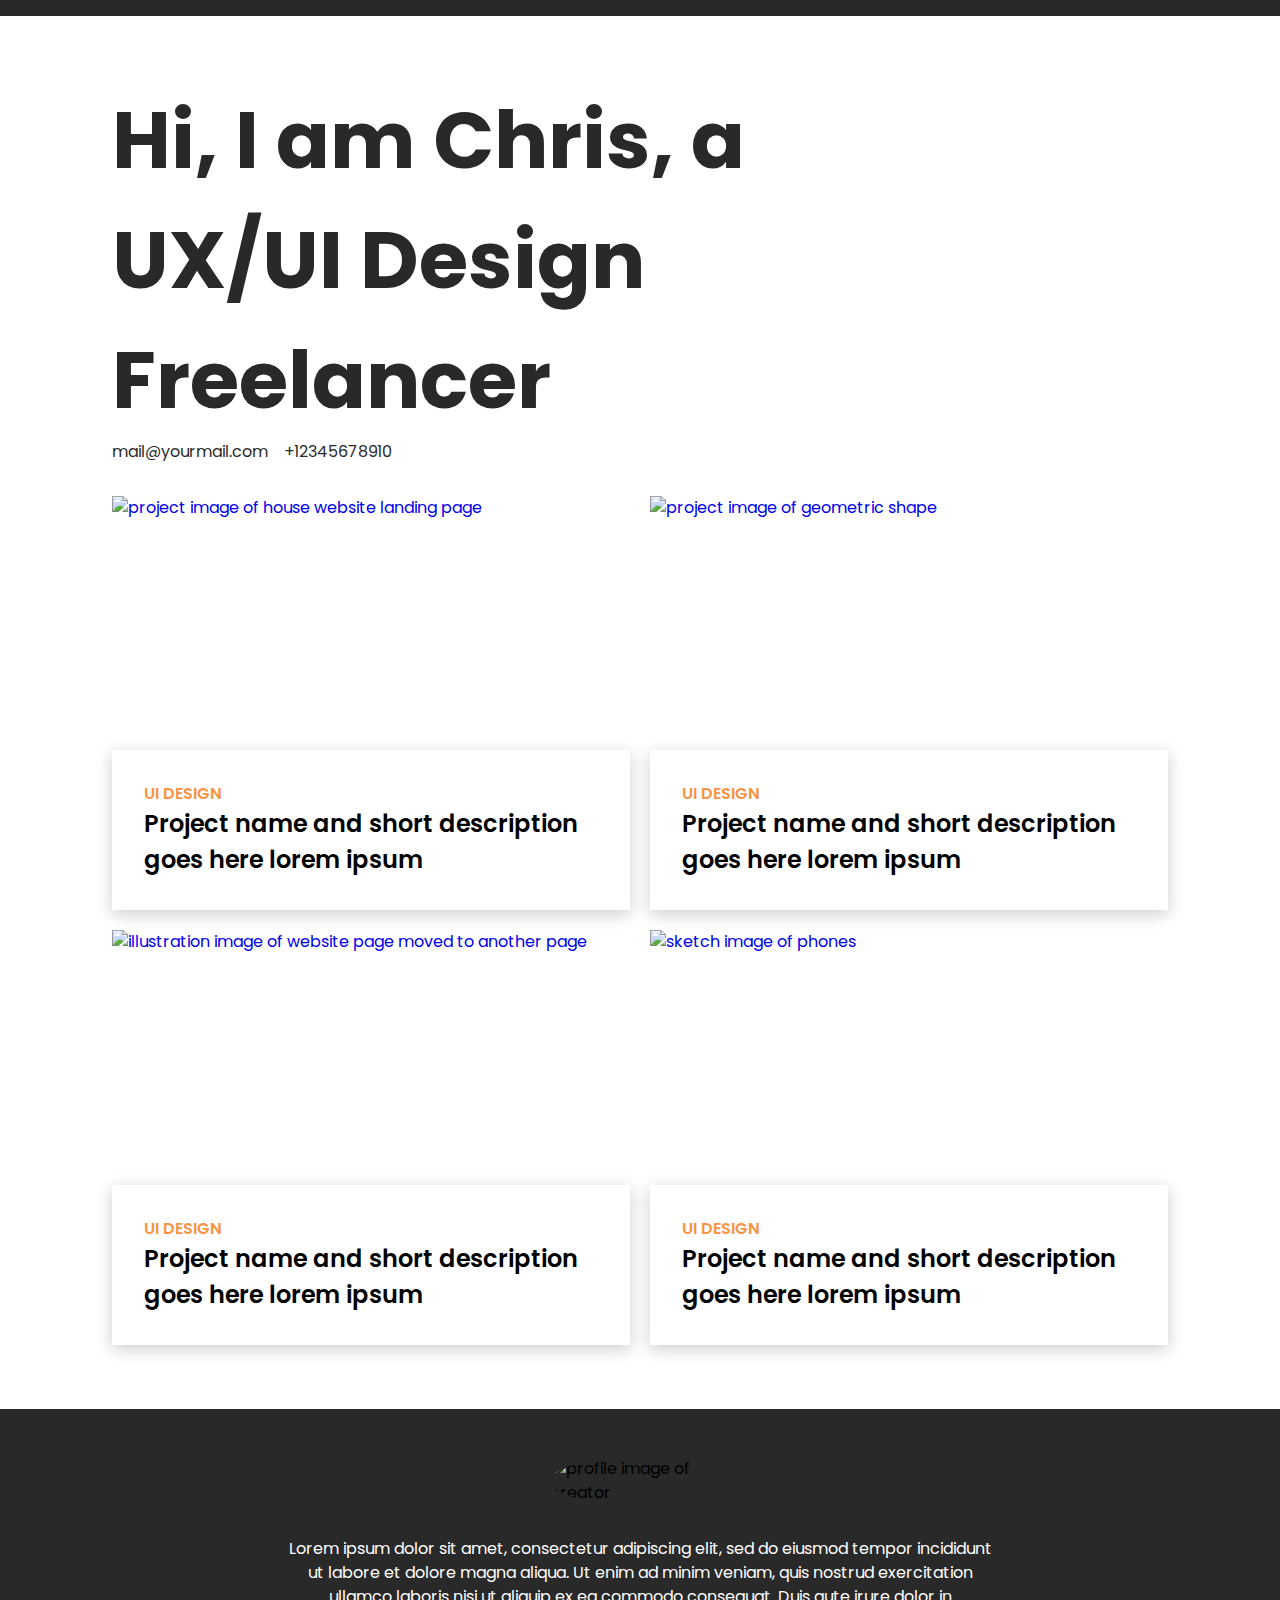
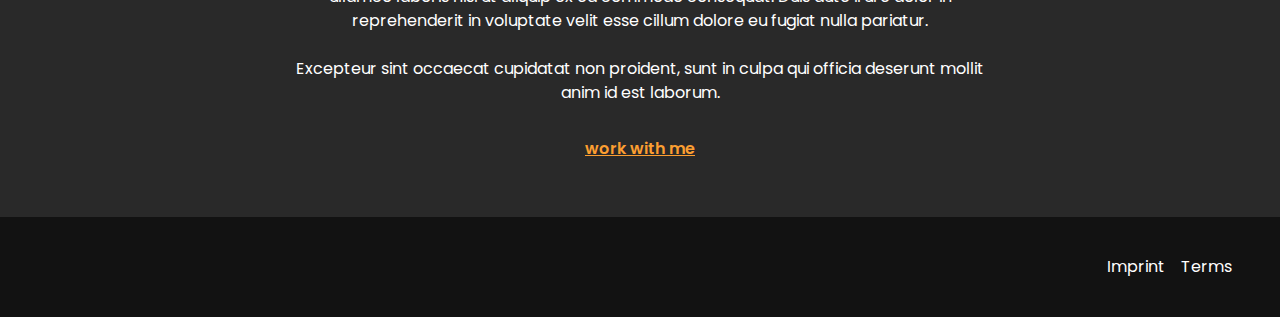
==== index.html @ 5168b5b8 "Add files via upload" ====
<!DOCTYPE html>
<html lang="en">
<head>
    <meta charset="UTF-8">
    <meta name="viewport" content="width=device-width, initial-scale=1.0">
    <title>Figma Design 1</title>
    <link rel="preconnect" href="https://fonts.googleapis.com">
    <link rel="preconnect" href="https://fonts.gstatic.com" crossorigin>
    <link href="https://fonts.googleapis.com/css2?family=Poppins:wght@400;600;700&display=swap" rel="stylesheet">
    <link rel="stylesheet" href="style.css">
   
</head>
<body>
    <nav>
        <!--logo-->
        <!--nav-->
    </nav>

    <div class="wrapper">

        <!--Header-->

        <header class="primary-header">
            <h1>Hi, I am Chris, a UX/UI Design Freelancer</h1>
            <div>
                <a href="mailto: mail@yourmail.com">mail@yourmail.com</a>&nbsp;&nbsp;
                <a href="tel:+12345678910">+12345678910</a>
            </div>
        </header>

        <!--Body Content-->
        
        <main>
            <div class="main-content-grid">
                <!--Project 1-->
                <div class="card stacked">
                    <a href="project-detail-page.html"><img class="card-img" src="img/img1.png" alt="project image of house website landing page"></a>
                    <div class="card-content">
                        <h2 class="card-title"> UI DESIGN
                        </h2>
                        <p class="card-description">Project name and short description goes here lorem ipsum
                        </p>
                    </div>
                </div>

                <!--Project 2-->
                <div class="card stacked">
                    <a href="#"><img class="card-img" src="img/img2.png" alt="project image of geometric shape"></a>
                    <div class="card-content">
                      <h2 class="card-title"> UI DESIGN
                      </h2>
                      <p class="card-description">Project name and short description goes here lorem ipsum
                      </p>  
                    </div>
                </div>

                <!--Project 3-->
                <div class="card stacked">
                    <a href="#"><img class="card-img" src="img/img3.png" alt="illustration image of website page moved to another page"></a>
                    <div class="card-content">
                      <h2 class="card-title"> UI DESIGN
                      </h2>
                      <p class="card-description">Project name and short description goes here lorem ipsum
                      </p>  
                    </div>
                </div>

                <!--Project 4-->
                <div class="card stacked">
                    <a href="#"><img class="card-img" src="img/img4.png" alt="sketch image of phones"></a>
                    <div class="card-content">
                        <h2 class="card-title"> UI DESIGN
                        </h2>
                        <p class="card-description">Project name and short description goes here lorem ipsum
                        </p>
                    </div>
                </div>

            </div>
        </main>
    </div>

    <footer>
       <div class="profile">
        <img class="profile-img" src="img/guy-profile.png" alt="profile image of creator">
        <p>Lorem ipsum dolor sit amet, consectetur adipiscing elit, sed do eiusmod tempor incididunt ut labore et dolore magna aliqua. Ut enim ad minim veniam, quis nostrud exercitation ullamco laboris nisi ut aliquip ex ea commodo consequat. Duis aute irure dolor in reprehenderit in voluptate velit esse cillum dolore eu fugiat nulla pariatur. 
        <br>
        <br>
        Excepteur sint occaecat cupidatat non proident, sunt in culpa qui officia deserunt mollit anim id est laborum.
        </p>
        <a class="contact-profile" href="https://www.figma-design-1.com/work">work with me</a>
       </div> 

       <div class="footer-links">
        <a href="https://www.figma-design-1.com/imprint">Imprint</a>
        <a href="https://www.figma-design-1.com/terms">Terms</a>
       </div>
       
    </footer>
</body>
</html>
---- style.css ----
:root {
    --ff-primary: 'Poppins', sans-serif;
}

/* Remove default margin */
/* Box sizing rules */
*,
*::before,
*::after {
  box-sizing: border-box;
  margin: 0;
}


h1,
h2 {
  font-family: var(--ff-primary);
}

/* Set core root defaults */
html:focus-within {
    scroll-behavior: smooth;
  }
  
/* Set core body defaults */
body {
    min-height: 100vh;
    text-rendering: optimizeSpeed;
    line-height: 1.5;
    font-family: var(--ff-primary);
    font-size: 1rem;
}
  
/* A elements that don't have a class get default styles */
a:not([class]) {
    text-decoration-skip-ink: auto;
}
  
/* Make images easier to work with */
img,
picture {
    max-width: 100%;
    display: block;
}

  /* Remove all animations, transitions and smooth scroll for people that prefer not to see them */
@media (prefers-reduced-motion: reduce) {
    html:focus-within {
      scroll-behavior: auto;
    }
    *,
    *::before,
    *::after {
      animation-duration: 0.01ms !important;
      animation-iteration-count: 1 !important;
      transition-duration: 0.01ms !important;
      scroll-behavior: auto !important;
    }
  }

nav {
    height: 1rem;
    width:auto;
    background-color: #292929;
    padding: none;
}

.primary-header {
    margin-top: 4rem;
    max-width: 45.6rem;
}

.primary-header h1 {
    font-size: 5rem;
    font-weight: 700;
    color:#292929;
}

.primary-header a {
    color:#292929;
    text-decoration: none;
    padding-right: 0.25rem;
}

/* ----------------------------- */
/* Layout                        */
/* ----------------------------- */


.wrapper {
    max-width: 70rem;
    margin-inline: auto;
    padding-inline: 2rem;
}

.stacked {
    display: grid;
}
  
.stacked > * {
    grid-column: 1 / 2;
    grid-row: 1 / 2;
}



/* HOME layout */

.main-content-grid {
    display: grid;
    gap: 1.25rem;
    margin-top: 2rem;
    margin-bottom: 4rem;
    grid-template-columns: repeat(auto-fit, minmax(25rem, 2fr));
}

/*width is 1.25 and height ratio is 1 */
.card {
    position: relative;
    /*border: 3px solid pink;*/
    aspect-ratio: 1.25/ 1;
}

.card-content {
    position: absolute;
    background:white;
    align-self: self-end;
    padding: 2rem;
    box-shadow: 0 0.25rem 1rem rgb(0 0 0 / 0.2);
}

.card-title {
    font-size: 1rem;  
    color: #F89344;
    font-weight:600;
}

.card-description {
    font-size: 1.5rem;
    font-weight:600;
}

.card-img {
    aspect-ratio: 1 / 1;
    position: absolute;
    width: 100%;
    object-fit:contain;
    object-position: top;
}

.profile {
    position: relative;
    display: flex;
    flex-direction: column; /*aligns picture above text vertically*/
    justify-content: center;
    align-items:center;
    width: 100%;
    background-color:#292929;
   
}

.profile-img {
    position:relative;
    max-height: 180px;
    max-width: 180px;
    border-radius: 50%;
    margin-top: 3rem;
    margin-bottom: 2rem;
}

.profile p {
    text-align: center;
    max-width: 44.5rem;
    color: #FFFFFF;
    font-size: 1rem; 
    font-weight: 400;
    line-height: 1.5;
    margin-left: auto;
    margin-right: auto;
}

.contact-profile {
    color:#FB9E31;
    font-weight: 600;
    margin-top: 2rem;
    margin-bottom: 3.5rem;
}

.footer-links {
    display: flex;
    justify-content: flex-end;
    align-items: center;
    column-gap: 1em;
    width: 100%;
    height: 6.25rem;
    background-color: #121212;
}

.footer-links a {
    color: #FFFFFF;
    text-decoration: none;
    justify-content: space-between;
}

.footer-links>*:last-child {
    padding-right: 3rem;
}


/* Project Page layout */

.wrapper--project {
    max-width: 70rem;
    margin-inline: auto;
    padding-inline: 2rem;
}

.primary-header--project {
    margin-top: 2rem;
    max-width: 45.6rem;
}

.primary-header--project h1 {
    font-size: 5rem;
    font-weight: 700;
    line-height: 1.25;
    margin-bottom: 1rem;
    color:#292929;
}

.home-link {
    margin-top: 2rem;
}
.home-link-text {
    text-decoration: none;
    color: #FF642F;
    font-weight: 600;
}

.main-content-grid--project {
    display: grid;
    gap: 1.25rem;
    margin-top: 2rem;
    margin-bottom: 2rem;
    grid-template-columns: repeat(auto-fit, minmax(46rem, 1fr));
}

.card--project {
    display: grid;
    /*border: 3px solid pink;*/
}

.card-img--project {
    width: 100%;
    max-height: 39rem;
    object-fit:contain;
    object-position: top;
}

.project-sum {
    display: grid;
    grid-template-columns: repeat(auto-fit, minmax(100%, 1fr));
    place-items: center;
}

.project-sum p {
    text-align: center;
    max-width: 57.5rem;
    max-height: 7rem;
}

.gallery-img {
    display: grid;
    grid-template-columns: repeat(auto-fit, minmax(100%, 1fr));
}

.img-placeholder-5,
.img-placeholder-6,
.img-placeholder-7,
.img-placeholder-8 {
    display: grid;
    place-items: center;
    max-width: 69.5rem;
    max-height: 139rem;
    color: #FFF;
    font-weight: 700;
    font-size: 1.8rem;
}

.img-placeholder-5 {
    background-color: #c4c4c4;
    height: 34.7rem;
}

.img-placeholder-6 {
    background-color: #A4A0A0;
    height: 34.7rem;
}

.img-placeholder-7 {
    background-color: #959494;
    height: 34.7rem;
}

.img-placeholder-8 {
    background-color: #797878;
    height: 34.7rem;
}

.project-card-row {
    display: grid;
    gap: 1.25rem;
    margin-top: 2rem;
    margin-bottom: 2rem;
    grid-template-columns: repeat(auto-fit, minmax(calc((66rem - 2 * 1.25rem) / 3), 3fr));
    max-width: 1108px;
    margin-left: auto;
    margin-right: auto;
}

.card--row {
    position: relative;
    /*border: 3px solid pink;*/
    aspect-ratio: 1/ 1;
}

.card-img--row {
    position: absolute;
    width: 100%;
    object-fit:contain;
    object-position: top;
}


@media (max-width: 40em) {
    /* Styles for screens up to 40em (640px) width - mobile */

   /*Home page*/
   
    .primary-header h1,
    .primary-header--project h1 {
        font-size: 3rem;
    }

    .wrapper {
        padding-inline: 1rem; /* Adjust padding for smaller screens */
    }

    .main-content-grid {
        grid-template-columns: repeat(auto-fit, minmax(100%, 1fr)); /* Full-width columns */
        gap: 1rem; /* Reduce gap between items */
    }

    .card-img {
        aspect-ratio: 1 / 1;
        position: relative;
    }

    .profile p {
        width: 90%; 
        max-width: none; /* Remove max-width constraint */
        line-height: 1.8;
    }
 
    /*Project Page*/

    .wrapper--project {
        padding-inline: 0; /* Adjust padding for smaller screens */
    }

    .project-sum p {
        padding-inline: 1rem;
        max-height: none;
    }

    .main-content-grid--project {
        grid-template-columns: repeat(auto-fit, minmax(100%, 1fr)); /* Full-width columns */
    }

    .project-card-row {
        max-width: none;

    }

}
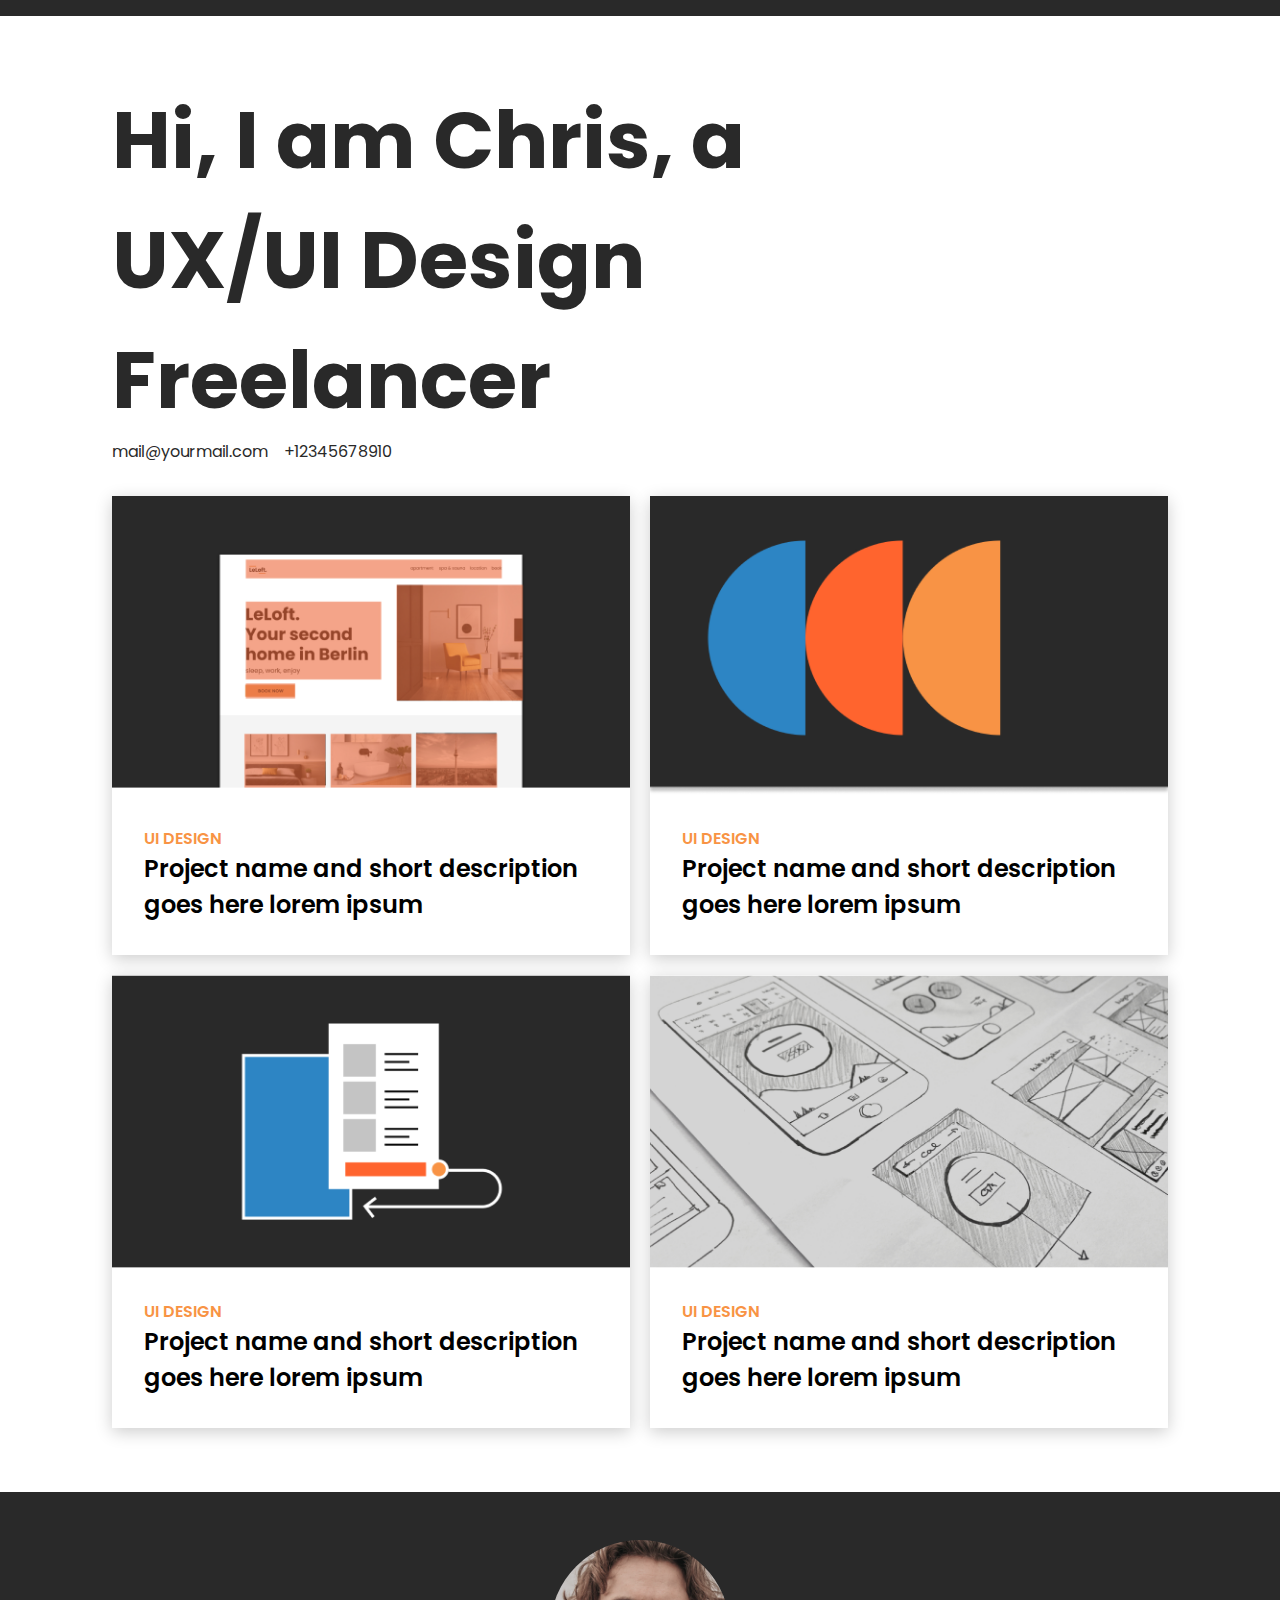
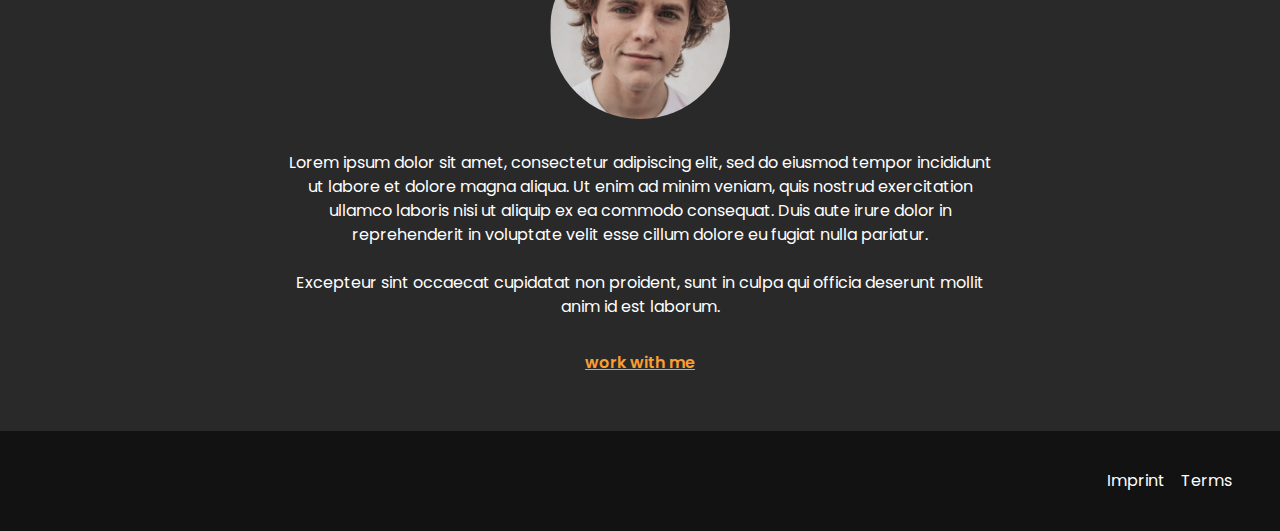
==== commit 338f4ffb: "Add files via upload" ====
--- a/index.html
+++ b/index.html
@@ -34,7 +34,7 @@
             <div class="main-content-grid">
                 <!--Project 1-->
                 <div class="card stacked">
-                    <a href="project-detail-page.html"><img class="card-img" src="img/img1.png" alt="project image of house website landing page"></a>
+                    <a href="project-detail-page.html" class="card-img-wrapper"><img class="card-img" src="img/img1.png" alt="project image of house website landing page"></a>
                     <div class="card-content">
                         <h2 class="card-title"> UI DESIGN
                         </h2>
@@ -45,7 +45,7 @@
 
                 <!--Project 2-->
                 <div class="card stacked">
-                    <a href="#"><img class="card-img" src="img/img2.png" alt="project image of geometric shape"></a>
+                    <a href="#" class="card-img-wrapper"><img class="card-img" src="img/img2.png" alt="project image of geometric shape"></a>
                     <div class="card-content">
                       <h2 class="card-title"> UI DESIGN
                       </h2>
@@ -56,7 +56,7 @@
 
                 <!--Project 3-->
                 <div class="card stacked">
-                    <a href="#"><img class="card-img" src="img/img3.png" alt="illustration image of website page moved to another page"></a>
+                    <a href="#" class="card-img-wrapper"><img class="card-img" src="img/img3.png" alt="illustration image of website page moved to another page"></a>
                     <div class="card-content">
                       <h2 class="card-title"> UI DESIGN
                       </h2>
@@ -67,7 +67,7 @@
 
                 <!--Project 4-->
                 <div class="card stacked">
-                    <a href="#"><img class="card-img" src="img/img4.png" alt="sketch image of phones"></a>
+                    <a href="#" class="card-img-wrapper"><img class="card-img" src="img/img4.png" alt="sketch image of phones"></a>
                     <div class="card-content">
                         <h2 class="card-title"> UI DESIGN
                         </h2>
--- a/style.css
+++ b/style.css
@@ -94,7 +94,9 @@
 }
 
 .stacked {
-    display: grid;
+    /*parent is grid and card stacked class is flex*/
+    display: flex;
+    flex-direction: column;
 }
   
 .stacked > * {
@@ -106,6 +108,7 @@
 
 /* HOME layout */
 
+
 .main-content-grid {
     display: grid;
     gap: 1.25rem;
@@ -114,19 +117,18 @@
     grid-template-columns: repeat(auto-fit, minmax(25rem, 2fr));
 }
 
-/*width is 1.25 and height ratio is 1 */
 .card {
     position: relative;
     /*border: 3px solid pink;*/
-    aspect-ratio: 1.25/ 1;
+    overflow: hidden; /* blocks the overflow and hides the rest of the picture*/
+    box-shadow: 0 0.25rem 1rem rgb(0 0 0 / 0.2); 
 }
 
 .card-content {
-    position: absolute;
+    position: relative; /* not absolute(which would have broken out of the grid), but relative will put the content in front of the image */
     background:white;
-    align-self: self-end;
     padding: 2rem;
-    box-shadow: 0 0.25rem 1rem rgb(0 0 0 / 0.2);
+    margin-top: auto; /*pushes box content to the bottom of card*/
 }
 
 .card-title {
@@ -141,11 +143,14 @@
 }
 
 .card-img {
-    aspect-ratio: 1 / 1;
-    position: absolute;
     width: 100%;
-    object-fit:contain;
+    object-fit:cover; /*cover to fill in to the edges*/
     object-position: top;
+}
+
+.card-img-wrapper {
+    position: relative; 
+    aspect-ratio: 357/200; /*only set on image instead of the whole card*/
 }
 
 .profile {
@@ -155,8 +160,7 @@
     justify-content: center;
     align-items:center;
     width: 100%;
-    background-color:#292929;
-   
+    background-color:#292929; 
 }
 
 .profile-img {
@@ -207,7 +211,9 @@
 }
 
 
+
 /* Project Page layout */
+
 
 .wrapper--project {
     max-width: 70rem;
@@ -258,15 +264,14 @@
 }
 
 .project-sum {
-    display: grid;
-    grid-template-columns: repeat(auto-fit, minmax(100%, 1fr));
+    display: flex;
+    flex-direction: column;
     place-items: center;
 }
 
 .project-sum p {
     text-align: center;
     max-width: 57.5rem;
-    max-height: 7rem;
 }
 
 .gallery-img {
@@ -308,29 +313,15 @@
 }
 
 .project-card-row {
-    display: grid;
+    display: flex;
+    flex-direction: row;
     gap: 1.25rem;
     margin-top: 2rem;
     margin-bottom: 2rem;
-    grid-template-columns: repeat(auto-fit, minmax(calc((66rem - 2 * 1.25rem) / 3), 3fr));
     max-width: 1108px;
     margin-left: auto;
     margin-right: auto;
 }
-
-.card--row {
-    position: relative;
-    /*border: 3px solid pink;*/
-    aspect-ratio: 1/ 1;
-}
-
-.card-img--row {
-    position: absolute;
-    width: 100%;
-    object-fit:contain;
-    object-position: top;
-}
-
 
 @media (max-width: 40em) {
     /* Styles for screens up to 40em (640px) width - mobile */
@@ -351,8 +342,7 @@
         gap: 1rem; /* Reduce gap between items */
     }
 
-    .card-img {
-        aspect-ratio: 1 / 1;
+    .card-img { 
         position: relative;
     }
 
@@ -370,7 +360,6 @@
 
     .project-sum p {
         padding-inline: 1rem;
-        max-height: none;
     }
 
     .main-content-grid--project {
@@ -378,11 +367,17 @@
     }
 
     .project-card-row {
+        flex-direction: column;
         max-width: none;
-
-    }
-
-}
-
-
-
+        margin-left: 1rem;
+        margin-right: 1rem;
+    }
+
+    .mob-order {
+        order: 2; /* moving card to the middle when on mobile*/
+    }
+
+}
+
+
+
